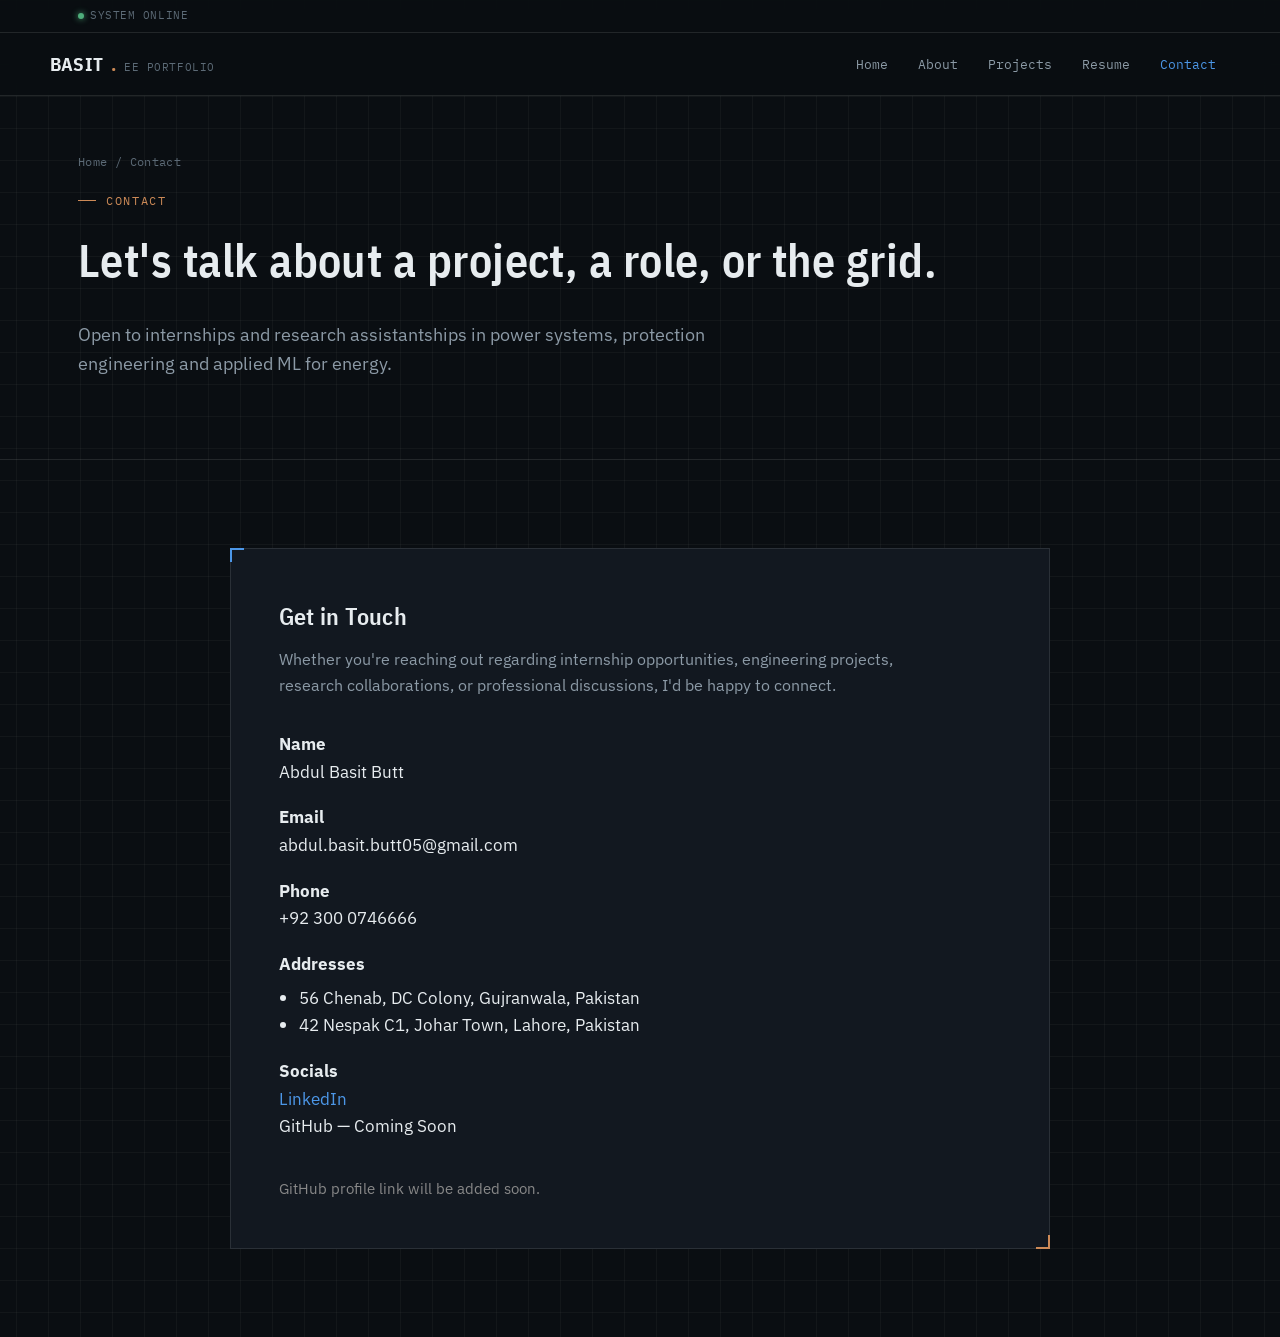
==== contact.html @ 0eafa856 "Initial portfolio website" ====
<!DOCTYPE html>
<html lang="en">
<head>
<meta charset="UTF-8">
<meta name="viewport" content="width=device-width, initial-scale=1.0">
<title>Contact — Abdul Basit</title>
<meta name="description" content="Get in touch with Abdul Basit — electrical engineering student, open to internships and research assistantships.">
<link rel="icon" href="data:image/svg+xml,<svg xmlns=%22http://www.w3.org/2000/svg%22 viewBox=%220 0 100 100%22><rect width=%22100%22 height=%22100%22 fill=%22%230a0e12%22/><path d=%22M20 70 L45 30 L45 55 L80 55 L55 20 L55 45 L20 45 Z%22 fill=%22%234c97e8%22/></svg>">
<link rel="stylesheet" href="css/style.css">
</head>
<body>

<div class="topbar">
  <div class="status-strip">
    <div class="container">
      <span><span class="status-dot"></span> SYSTEM ONLINE</span>
    </div>
  </div>
  <nav class="nav container">
    <a href="index.html" class="nav-brand">BASIT<span class="dot">.</span><small>EE PORTFOLIO</small></a>
    <ul class="nav-links">
      <li><a href="index.html">Home</a></li>
      <li><a href="about.html">About</a></li>
      <li><a href="projects.html">Projects</a></li>
      <li><a href="resume.html">Resume</a></li>
      <li><a href="contact.html">Contact</a></li>
    </ul>
    <button class="nav-toggle" aria-label="Toggle menu" aria-expanded="false">MENU</button>
  </nav>
</div>

<header class="page-hero">
  <div class="container">
    <div class="breadcrumb"><a href="index.html">Home</a> / Contact</div>
    <div class="eyebrow">Contact</div>
    <h1>Let's talk about a project, a role, or the grid.</h1>
    <p class="hero-lead">Open to internships and research assistantships in power systems, protection engineering and applied ML for energy.</p>
  </div>
</header>

<section>
  <div class="container">
    <div class="frame" style="padding:48px;max-width:820px;margin:0 auto;">
      <h2 style="margin-bottom:12px;">Get in Touch</h2>
      <p style="max-width:640px;margin-bottom:32px;">
        Whether you're reaching out regarding internship opportunities, engineering projects, research collaborations, or professional discussions, I'd be happy to connect.
      </p>
      <div style="display:flex;flex-direction:column;align-items:flex-start;gap:18px;font-size:1.08em;">
        <div>
          <strong>Name</strong><br>
          Abdul Basit Butt
        </div>
        <div>
          <strong>Email</strong><br>
          abdul.basit.butt05@gmail.com
        </div>
        <div>
          <strong>Phone</strong><br>
          +92 300 0746666
        </div>
        <div>
          <strong>Addresses</strong><br>
          <ul style="margin:6px 0 0 20px;padding:0;list-style:disc;">
            <li>56 Chenab, DC Colony, Gujranwala, Pakistan</li>
            <li>42 Nespak C1, Johar Town, Lahore, Pakistan</li>
          </ul>
        </div>
        <div>
          <strong>Socials</strong><br>
          <a href="https://www.linkedin.com/in/abdul-basit-butt" target="_blank" rel="noopener noreferrer">LinkedIn</a><br>
          GitHub — Coming Soon
        </div>
      </div>
      <div style="margin-top:36px;font-size:0.95em;color:var(--muted,#888);">
        GitHub profile link will be added soon.
      </div>
    </div>
  </div>
</section>

<script src="js/main.js"></script>
</body>
</html>
---- css/style.css ----
/* =====================================================================
   BASIT — Engineering Portfolio
   Design language: instrument panel / schematic documentation.
   Palette: graphite + oscilloscope blue + copper (transformer winding).
   Signature motif: "instrument frame" reticle corners (TL/BR) used on
   cards, images and form fields — echoes a scope-screen bezel.
   ===================================================================== */

@import url('https://fonts.googleapis.com/css2?family=IBM+Plex+Sans+Condensed:wght@500;600;700&family=IBM+Plex+Sans:wght@400;500;600&family=IBM+Plex+Mono:wght@400;500;600&display=swap');

:root{
  --bg:#0a0e12;
  --bg-elevated:#0d1218;
  --surface:#121820;
  --surface-2:#161e27;
  --grid-line:rgba(255,255,255,0.035);
  --border:rgba(255,255,255,0.10);
  --border-strong:rgba(255,255,255,0.20);
  --text:#e7ecef;
  --text-muted:#8c9aa6;
  --text-faint:#5c6a76;
  --blue:#4c97e8;
  --blue-soft:rgba(76,151,232,0.12);
  --blue-dim:#2c4c6b;
  --copper:#cd8a57;
  --copper-soft:rgba(205,138,87,0.12);
  --green:#4fae7c;
  --amber:#e0a93c;
  --font-display:'IBM Plex Sans Condensed',sans-serif;
  --font-body:'IBM Plex Sans',sans-serif;
  --font-mono:'IBM Plex Mono',monospace;
  --radius:3px;
  --container:1180px;
}

*,*::before,*::after{box-sizing:border-box;}
html{scroll-behavior:smooth;}
@media (prefers-reduced-motion: reduce){
  html{scroll-behavior:auto;}
  *,*::before,*::after{animation-duration:0.01ms !important;animation-iteration-count:1 !important;transition-duration:0.01ms !important;}
}

body{
  margin:0;
  background:var(--bg);
  color:var(--text);
  font-family:var(--font-body);
  font-size:16px;
  line-height:1.6;
  -webkit-font-smoothing:antialiased;
  background-image:
    linear-gradient(var(--grid-line) 1px, transparent 1px),
    linear-gradient(90deg, var(--grid-line) 1px, transparent 1px);
  background-size:32px 32px;
  background-position:center top;
}

h1,h2,h3,h4{
  font-family:var(--font-display);
  font-weight:600;
  letter-spacing:0.01em;
  margin:0 0 0.5em;
  color:var(--text);
}
p{margin:0 0 1em;color:var(--text-muted);}
a{color:var(--blue);text-decoration:none;}
a:hover{text-decoration:underline;}
ul{margin:0;padding:0;}
img{max-width:100%;display:block;}

:focus-visible{
  outline:2px solid var(--blue);
  outline-offset:3px;
}

.container{
  max-width:var(--container);
  margin:0 auto;
  padding:0 28px;
}

.eyebrow{
  font-family:var(--font-mono);
  font-size:12px;
  letter-spacing:0.14em;
  text-transform:uppercase;
  color:var(--copper);
  display:flex;
  align-items:center;
  gap:10px;
  margin-bottom:14px;
}
.eyebrow::before{
  content:"";
  width:18px;
  height:1px;
  background:var(--copper);
  display:inline-block;
}

/* ---------------------------------------------------------------------
   Instrument frame — signature reticle-corner motif
   --------------------------------------------------------------------- */
.frame{
  position:relative;
  background:var(--surface);
  border:1px solid var(--border);
}
.frame::before,.frame::after{
  content:"";
  position:absolute;
  width:14px;
  height:14px;
  pointer-events:none;
  transition:width .2s ease,height .2s ease,border-color .2s ease;
}
.frame::before{top:-1px;left:-1px;border-top:2px solid var(--blue);border-left:2px solid var(--blue);}
.frame::after{bottom:-1px;right:-1px;border-bottom:2px solid var(--copper);border-right:2px solid var(--copper);}
.frame:hover::before,.frame:hover::after{width:20px;height:20px;}

/* ---------------------------------------------------------------------
   Top navigation — instrument strip
   --------------------------------------------------------------------- */
.topbar{
  position:sticky;
  top:0;
  z-index:100;
  background:rgba(10,14,18,0.88);
  backdrop-filter:blur(10px);
  border-bottom:1px solid var(--border);
}
.status-strip{
  border-bottom:1px solid var(--border);
  font-family:var(--font-mono);
  font-size:11px;
  color:var(--text-faint);
  letter-spacing:0.05em;
}
.status-strip .container{
  display:flex;
  gap:24px;
  padding-top:7px;
  padding-bottom:7px;
  overflow-x:auto;
  white-space:nowrap;
}
.status-strip span{display:inline-flex;align-items:center;gap:6px;}
.status-dot{width:6px;height:6px;border-radius:50%;background:var(--green);box-shadow:0 0 6px var(--green);display:inline-block;}

.nav{
  display:flex;
  align-items:center;
  justify-content:space-between;
  padding:16px 0;
}
.nav-brand{
  font-family:var(--font-display);
  font-weight:700;
  font-size:19px;
  color:var(--text);
  letter-spacing:0.01em;
  display:flex;
  align-items:baseline;
  gap:8px;
}
.nav-brand .dot{color:var(--copper);}
.nav-brand small{
  font-family:var(--font-mono);
  font-size:11px;
  color:var(--text-faint);
  font-weight:400;
  letter-spacing:0.05em;
}
.nav-links{
  display:flex;
  gap:2px;
  align-items:center;
  list-style:none;
}
.nav-links a{
  font-family:var(--font-mono);
  font-size:13px;
  color:var(--text-muted);
  padding:8px 14px;
  border-radius:var(--radius);
  transition:color .15s ease,background .15s ease;
}
.nav-links a:hover{color:var(--text);background:var(--surface);text-decoration:none;}
.nav-links a.active{color:var(--blue);}
.nav-toggle{
  display:none;
  background:none;border:1px solid var(--border);color:var(--text);
  width:38px;height:38px;border-radius:var(--radius);
  cursor:pointer;
  font-family:var(--font-mono);
}

/* ---------------------------------------------------------------------
   Buttons
   --------------------------------------------------------------------- */
.btn{
  font-family:var(--font-mono);
  font-size:13px;
  letter-spacing:0.03em;
  display:inline-flex;
  align-items:center;
  gap:8px;
  padding:11px 20px;
  border-radius:var(--radius);
  border:1px solid var(--border-strong);
  background:transparent;
  color:var(--text);
  cursor:pointer;
  transition:border-color .15s ease,background .15s ease,color .15s ease,transform .15s ease;
}
.btn:hover{border-color:var(--blue);color:var(--blue);text-decoration:none;transform:translateY(-1px);}
.btn-primary{background:var(--blue);border-color:var(--blue);color:#08131f;font-weight:600;}
.btn-primary:hover{background:#5fa4ee;border-color:#5fa4ee;color:#08131f;}
.btn-copper{border-color:var(--copper);color:var(--copper);}
.btn-copper:hover{background:var(--copper);color:#1a0f06;}
.btn-row{display:flex;gap:12px;flex-wrap:wrap;}

/* ---------------------------------------------------------------------
   Sections / layout helpers
   --------------------------------------------------------------------- */
section{padding:88px 0;border-bottom:1px solid var(--border);}
section:last-of-type{border-bottom:none;}
.section-head{max-width:640px;margin-bottom:48px;}
.section-head h2{font-size:clamp(26px,3.4vw,36px);}
.section-head p{font-size:16px;}

.grid-2{display:grid;grid-template-columns:1fr 1fr;gap:24px;}
.grid-3{display:grid;grid-template-columns:repeat(3,1fr);gap:20px;}
.grid-4{display:grid;grid-template-columns:repeat(4,1fr);gap:20px;}

/* ---------------------------------------------------------------------
   Hero
   --------------------------------------------------------------------- */
.hero{padding:76px 0 90px;border-bottom:1px solid var(--border);}
.hero-grid{display:grid;grid-template-columns:1.1fr 0.9fr;gap:56px;align-items:center;}
.hero h1{
  font-size:clamp(36px,5vw,58px);
  line-height:1.06;
  margin-bottom:22px;
}
.hero h1 em{
  font-style:normal;
  color:var(--blue);
}
.hero-lead{font-size:18px;max-width:520px;margin-bottom:32px;}
.hero-scope{
  padding:22px;
  border-radius:var(--radius);
}
.hero-scope canvas{width:100%;height:180px;display:block;}
.hero-scope-meta{
  display:flex;
  justify-content:space-between;
  font-family:var(--font-mono);
  font-size:11px;
  color:var(--text-faint);
  margin-top:14px;
  letter-spacing:0.04em;
}
.hero-scope-meta b{color:var(--blue);font-weight:500;}

/* ---------------------------------------------------------------------
   Stat strip
   --------------------------------------------------------------------- */
.stat-strip{
  display:grid;
  grid-template-columns:repeat(4,1fr);
  border-top:1px solid var(--border);
  border-bottom:1px solid var(--border);
}
.stat{
  padding:26px 28px;
  border-right:1px solid var(--border);
}
.stat:last-child{border-right:none;}
.stat b{
  display:block;
  font-family:var(--font-display);
  font-size:30px;
  color:var(--text);
}
.stat span{
  font-family:var(--font-mono);
  font-size:11px;
  color:var(--text-faint);
  letter-spacing:0.06em;
  text-transform:uppercase;
}

/* ---------------------------------------------------------------------
   Cards
   --------------------------------------------------------------------- */
.card{
  padding:26px;
  border-radius:var(--radius);
  display:flex;
  flex-direction:column;
  gap:12px;
  height:100%;
}
.card-icon{
  width:38px;height:38px;
  border:1px solid var(--border);
  border-radius:var(--radius);
  display:flex;align-items:center;justify-content:center;
  color:var(--blue);
  flex-shrink:0;
}
.card h3{font-size:18px;margin-bottom:4px;}
.card p{font-size:14.5px;margin-bottom:0;flex-grow:1;}
.card-tags{display:flex;flex-wrap:wrap;gap:6px;margin-top:6px;}
.tag{
  font-family:var(--font-mono);
  font-size:10.5px;
  letter-spacing:0.03em;
  padding:4px 9px;
  border:1px solid var(--border);
  border-radius:20px;
  color:var(--text-muted);
}
.card-link{
  font-family:var(--font-mono);
  font-size:12.5px;
  color:var(--blue);
  margin-top:8px;
  display:inline-flex;
  align-items:center;
  gap:6px;
}

/* Project card variant */
.project-card{padding:0;overflow:hidden;}
.project-card .pc-head{
  padding:22px 26px;
  display:flex;
  justify-content:space-between;
  align-items:flex-start;
  gap:16px;
  border-bottom:1px solid var(--border);
}
.project-card .pc-status{
  font-family:var(--font-mono);
  font-size:10.5px;
  letter-spacing:0.05em;
  color:var(--green);
  border:1px solid var(--green);
  border-radius:20px;
  padding:3px 9px;
  white-space:nowrap;
}
.project-card .pc-status.dev{color:var(--amber);border-color:var(--amber);}
.project-card .pc-body{padding:22px 26px 26px;}
.project-card .pc-domain{
  font-family:var(--font-mono);
  font-size:11px;
  color:var(--copper);
  letter-spacing:0.05em;
  text-transform:uppercase;
  margin-bottom:6px;
  display:block;
}

.filter-bar{display:flex;gap:8px;flex-wrap:wrap;margin-bottom:36px;}
.filter-bar button{
  font-family:var(--font-mono);
  font-size:12.5px;
  letter-spacing:0.03em;
  background:transparent;
  border:1px solid var(--border);
  color:var(--text-muted);
  padding:9px 16px;
  border-radius:20px;
  cursor:pointer;
  transition:all .15s ease;
}
.filter-bar button:hover{border-color:var(--border-strong);color:var(--text);}
.filter-bar button.active{background:var(--blue-soft);border-color:var(--blue);color:var(--blue);}

/* ---------------------------------------------------------------------
   Timeline
   --------------------------------------------------------------------- */
.timeline{border-left:1px solid var(--border);margin-left:8px;}
.tl-item{position:relative;padding:0 0 40px 32px;}
.tl-item:last-child{padding-bottom:0;}
.tl-item::before{
  content:"";
  position:absolute;
  left:-6px;top:4px;
  width:11px;height:11px;
  border-radius:50%;
  background:var(--bg);
  border:2px solid var(--blue);
}
.tl-date{
  font-family:var(--font-mono);
  font-size:11.5px;
  color:var(--text-faint);
  letter-spacing:0.05em;
  text-transform:uppercase;
  margin-bottom:6px;
  display:block;
}
.tl-item h4{font-size:17px;margin-bottom:4px;}
.tl-item .tl-org{color:var(--copper);font-size:13.5px;font-family:var(--font-mono);margin-bottom:8px;display:block;}

/* ---------------------------------------------------------------------
   Skill bars
   --------------------------------------------------------------------- */
.skill-row{margin-bottom:18px;}
.skill-row .sr-top{display:flex;justify-content:space-between;font-size:14px;margin-bottom:7px;}
.skill-row .sr-top span:first-child{color:var(--text);font-family:var(--font-body);font-weight:500;}
.skill-row .sr-top span:last-child{font-family:var(--font-mono);color:var(--text-faint);font-size:12px;}
.skill-bar{height:5px;background:var(--surface-2);border-radius:3px;overflow:hidden;}
.skill-bar i{display:block;height:100%;background:linear-gradient(90deg,var(--blue-dim),var(--blue));border-radius:3px;}

/* ---------------------------------------------------------------------
   Forms
   --------------------------------------------------------------------- */
.form-field{margin-bottom:20px;}
.form-field label{
  display:block;
  font-family:var(--font-mono);
  font-size:12px;
  letter-spacing:0.05em;
  text-transform:uppercase;
  color:var(--text-faint);
  margin-bottom:8px;
}
.form-field input,.form-field textarea,.form-field select{
  width:100%;
  background:var(--surface);
  border:1px solid var(--border);
  color:var(--text);
  font-family:var(--font-body);
  font-size:15px;
  padding:13px 14px;
  border-radius:var(--radius);
  transition:border-color .15s ease;
}
.form-field input:focus,.form-field textarea:focus,.form-field select:focus{
  border-color:var(--blue);
  outline:none;
}
.form-field textarea{resize:vertical;min-height:130px;}
.form-note{
  font-family:var(--font-mono);
  font-size:12.5px;
  color:var(--text-faint);
  margin-top:16px;
}

/* ---------------------------------------------------------------------
   Footer
   --------------------------------------------------------------------- */
footer{padding:48px 0 32px;}
.footer-grid{
  display:grid;
  grid-template-columns:1.4fr 0.8fr 0.8fr 1fr;
  gap:32px;
  padding-bottom:36px;
  border-bottom:1px solid var(--border);
  margin-bottom:24px;
}
.footer-grid h5{
  font-family:var(--font-mono);
  font-size:11.5px;
  letter-spacing:0.08em;
  text-transform:uppercase;
  color:var(--text-faint);
  margin-bottom:16px;
}
.footer-grid ul{list-style:none;display:flex;flex-direction:column;gap:10px;}
.footer-grid a{color:var(--text-muted);font-size:14px;}
.footer-grid a:hover{color:var(--blue);}
.footer-bottom{
  display:flex;
  justify-content:space-between;
  align-items:center;
  font-family:var(--font-mono);
  font-size:12px;
  color:var(--text-faint);
  flex-wrap:wrap;
  gap:10px;
}

/* ---------------------------------------------------------------------
   Misc
   --------------------------------------------------------------------- */
.pill-row{display:flex;flex-wrap:wrap;gap:8px;}
.pill{
  font-family:var(--font-mono);
  font-size:12px;
  padding:7px 13px;
  border:1px solid var(--border);
  border-radius:20px;
  color:var(--text-muted);
}
.divider-label{
  display:flex;align-items:center;gap:14px;
  font-family:var(--font-mono);font-size:11px;color:var(--text-faint);
  letter-spacing:0.08em;text-transform:uppercase;margin-bottom:28px;
}
.divider-label::after{content:"";flex:1;height:1px;background:var(--border);}

.page-hero{padding:56px 0 48px;border-bottom:1px solid var(--border);}
.page-hero h1{font-size:clamp(32px,4.4vw,46px);}
.page-hero .hero-lead{max-width:640px;}
.breadcrumb{
  font-family:var(--font-mono);
  font-size:12px;
  color:var(--text-faint);
  margin-bottom:20px;
  letter-spacing:0.03em;
}
.breadcrumb a{color:var(--text-faint);}
.breadcrumb a:hover{color:var(--blue);}

.callout{
  border-radius:var(--radius);
  padding:36px;
  display:flex;
  align-items:center;
  justify-content:space-between;
  gap:24px;
  flex-wrap:wrap;
}
.callout h3{margin-bottom:6px;}
.callout p{margin-bottom:0;}

/* ---------------------------------------------------------------------
   Responsive
   --------------------------------------------------------------------- */
@media (max-width: 980px){
  .hero-grid{grid-template-columns:1fr;gap:40px;}
  .grid-3,.grid-4{grid-template-columns:repeat(2,1fr);}
  .footer-grid{grid-template-columns:1fr 1fr;}
  .stat-strip{grid-template-columns:repeat(2,1fr);}
  .stat:nth-child(2){border-right:none;}
}
@media (max-width: 760px){
  .nav-links{
    position:fixed;
    top:97px;left:0;right:0;
    background:var(--bg-elevated);
    border-bottom:1px solid var(--border);
    flex-direction:column;
    align-items:stretch;
    padding:10px;
    display:none;
    gap:2px;
  }
  .nav-links.open{display:flex;}
  .nav-links a{padding:12px 14px;}
  .nav-toggle{display:block;}
  .grid-2,.grid-3,.grid-4{grid-template-columns:1fr;}
  section{padding:56px 0;}
  .status-strip .container{gap:16px;}
  .footer-grid{grid-template-columns:1fr;gap:24px;}
  .footer-bottom{flex-direction:column;align-items:flex-start;}
  .callout{flex-direction:column;align-items:flex-start;}
}

/* Print (used by resume page) */
@media print{
  .topbar,.status-strip,footer,.no-print{display:none !important;}
  body{background:#fff;color:#111;}
  section{border-bottom:none;padding:18px 0;}
}
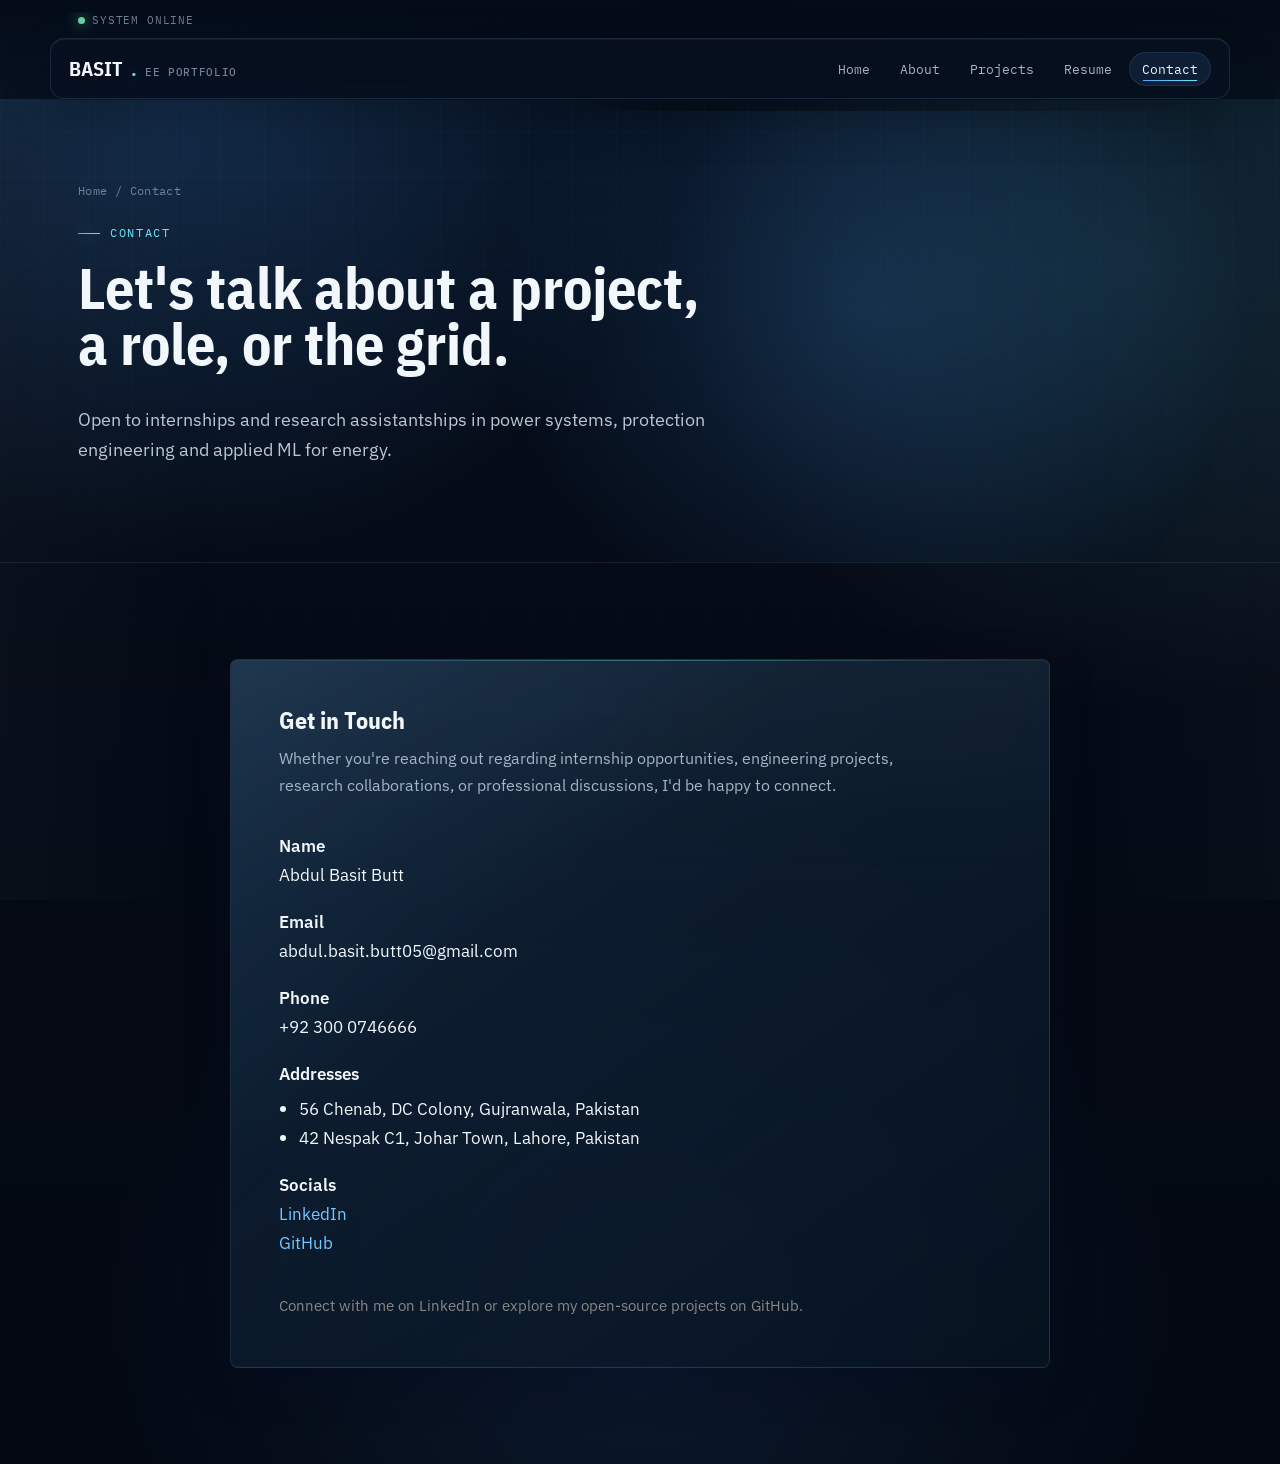
==== commit bfba99cf: "Add AEB project and GitHub contact link" ====
--- a/contact.html
+++ b/contact.html
@@ -68,11 +68,11 @@
         <div>
           <strong>Socials</strong><br>
           <a href="https://www.linkedin.com/in/abdul-basit-butt" target="_blank" rel="noopener noreferrer">LinkedIn</a><br>
-          GitHub — Coming Soon
+          <a href="https://github.com/F1SHY2005" target="_blank" rel="noopener noreferrer">GitHub</a>
         </div>
       </div>
       <div style="margin-top:36px;font-size:0.95em;color:var(--muted,#888);">
-        GitHub profile link will be added soon.
+        Connect with me on LinkedIn or explore my open-source projects on GitHub.
       </div>
     </div>
   </div>
--- a/css/style.css
+++ b/css/style.css
@@ -1,35 +1,37 @@
 /* =====================================================================
-   BASIT — Engineering Portfolio
-   Design language: instrument panel / schematic documentation.
-   Palette: graphite + oscilloscope blue + copper (transformer winding).
-   Signature motif: "instrument frame" reticle corners (TL/BR) used on
-   cards, images and form fields — echoes a scope-screen bezel.
+   BASIT — Premium Engineering Software Portfolio
+   Visual system: deep navy platform, glass panels, precise blue accents.
    ===================================================================== */
 
-@import url('https://fonts.googleapis.com/css2?family=IBM+Plex+Sans+Condensed:wght@500;600;700&family=IBM+Plex+Sans:wght@400;500;600&family=IBM+Plex+Mono:wght@400;500;600&display=swap');
+@import url('https://fonts.googleapis.com/css2?family=IBM+Plex+Sans+Condensed:wght@500;600;700&family=IBM+Plex+Sans:wght@400;450;500;600&family=IBM+Plex+Mono:wght@400;500;600&display=swap');
 
 :root{
-  --bg:#0a0e12;
-  --bg-elevated:#0d1218;
-  --surface:#121820;
-  --surface-2:#161e27;
-  --grid-line:rgba(255,255,255,0.035);
-  --border:rgba(255,255,255,0.10);
-  --border-strong:rgba(255,255,255,0.20);
-  --text:#e7ecef;
-  --text-muted:#8c9aa6;
-  --text-faint:#5c6a76;
-  --blue:#4c97e8;
-  --blue-soft:rgba(76,151,232,0.12);
-  --blue-dim:#2c4c6b;
-  --copper:#cd8a57;
-  --copper-soft:rgba(205,138,87,0.12);
-  --green:#4fae7c;
-  --amber:#e0a93c;
+  --bg:#050b16;
+  --bg-elevated:#071321;
+  --surface:rgba(13,28,46,0.76);
+  --surface-2:rgba(18,39,62,0.86);
+  --surface-strong:#102033;
+  --grid-line:rgba(124,191,255,0.045);
+  --border:rgba(166,210,255,0.13);
+  --border-strong:rgba(146,203,255,0.28);
+  --text:#f2f7fb;
+  --text-muted:#a6b5c5;
+  --text-faint:#718296;
+  --blue:#4da3ff;
+  --blue-bright:#75c6ff;
+  --blue-soft:rgba(77,163,255,0.14);
+  --cyan:#67e8f9;
+  --cyan-soft:rgba(103,232,249,0.12);
+  --copper:#d19a66;
+  --copper-soft:rgba(209,154,102,0.1);
+  --green:#63d49b;
+  --amber:#f2b84b;
+  --shadow:0 24px 70px rgba(0,10,28,0.42);
+  --shadow-soft:0 14px 40px rgba(0,13,34,0.34);
   --font-display:'IBM Plex Sans Condensed',sans-serif;
   --font-body:'IBM Plex Sans',sans-serif;
   --font-mono:'IBM Plex Mono',monospace;
-  --radius:3px;
+  --radius:8px;
   --container:1180px;
 }
 
@@ -37,355 +39,437 @@
 html{scroll-behavior:smooth;}
 @media (prefers-reduced-motion: reduce){
   html{scroll-behavior:auto;}
-  *,*::before,*::after{animation-duration:0.01ms !important;animation-iteration-count:1 !important;transition-duration:0.01ms !important;}
+  *,*::before,*::after{animation-duration:0.01ms !important;animation-iteration-count:1 !important;transition-duration:0.01ms !important;scroll-behavior:auto !important;}
 }
 
 body{
   margin:0;
-  background:var(--bg);
+  min-height:100vh;
   color:var(--text);
   font-family:var(--font-body);
   font-size:16px;
-  line-height:1.6;
+  line-height:1.68;
   -webkit-font-smoothing:antialiased;
+  text-rendering:optimizeLegibility;
+  background:
+    radial-gradient(circle at 15% 6%, rgba(77,163,255,0.2), transparent 30rem),
+    radial-gradient(circle at 88% 18%, rgba(103,232,249,0.11), transparent 28rem),
+    radial-gradient(circle at 50% 92%, rgba(77,163,255,0.1), transparent 34rem),
+    linear-gradient(180deg, #06101f 0%, var(--bg) 42%, #030812 100%);
+  overflow-x:hidden;
+}
+body::before{
+  content:"";
+  position:fixed;
+  inset:0;
+  z-index:-2;
   background-image:
     linear-gradient(var(--grid-line) 1px, transparent 1px),
     linear-gradient(90deg, var(--grid-line) 1px, transparent 1px);
-  background-size:32px 32px;
-  background-position:center top;
+  background-size:44px 44px;
+  mask-image:linear-gradient(to bottom, rgba(0,0,0,0.72), rgba(0,0,0,0.2) 58%, transparent);
+  pointer-events:none;
+}
+body::after{
+  content:"";
+  position:fixed;
+  inset:0;
+  z-index:-1;
+  background:linear-gradient(90deg, rgba(255,255,255,0.025), transparent 18%, transparent 82%, rgba(255,255,255,0.018));
+  pointer-events:none;
 }
 
 h1,h2,h3,h4{
   font-family:var(--font-display);
-  font-weight:600;
-  letter-spacing:0.01em;
-  margin:0 0 0.5em;
-  color:var(--text);
-}
+  font-weight:700;
+  letter-spacing:0;
+  margin:0 0 0.55em;
+  color:var(--text);
+  text-wrap:balance;
+}
+h1{line-height:0.98;}
+h2{line-height:1.06;}
+h3,h4{line-height:1.18;}
 p{margin:0 0 1em;color:var(--text-muted);}
-a{color:var(--blue);text-decoration:none;}
-a:hover{text-decoration:underline;}
+a{color:var(--blue-bright);text-decoration:none;transition:color .2s ease,text-shadow .2s ease;}
+a:hover{color:var(--cyan);text-decoration:none;}
 ul{margin:0;padding:0;}
 img{max-width:100%;display:block;}
 
-:focus-visible{
-  outline:2px solid var(--blue);
-  outline-offset:3px;
-}
-
-.container{
-  max-width:var(--container);
-  margin:0 auto;
-  padding:0 28px;
-}
+:focus-visible{outline:2px solid var(--cyan);outline-offset:4px;}
+
+.container{max-width:var(--container);margin:0 auto;padding:0 28px;}
 
 .eyebrow{
   font-family:var(--font-mono);
   font-size:12px;
   letter-spacing:0.14em;
   text-transform:uppercase;
-  color:var(--copper);
+  color:var(--cyan);
   display:flex;
   align-items:center;
   gap:10px;
-  margin-bottom:14px;
+  margin-bottom:16px;
 }
 .eyebrow::before{
   content:"";
-  width:18px;
+  width:22px;
   height:1px;
-  background:var(--copper);
+  background:linear-gradient(90deg,var(--blue),var(--cyan));
   display:inline-block;
-}
-
-/* ---------------------------------------------------------------------
-   Instrument frame — signature reticle-corner motif
-   --------------------------------------------------------------------- */
+  box-shadow:0 0 18px rgba(103,232,249,0.5);
+}
+
 .frame{
   position:relative;
-  background:var(--surface);
+  overflow:hidden;
+  background:linear-gradient(145deg, rgba(18,39,62,0.82), rgba(8,20,34,0.72));
   border:1px solid var(--border);
-}
-.frame::before,.frame::after{
+  border-radius:var(--radius);
+  box-shadow:var(--shadow-soft), inset 0 1px 0 rgba(255,255,255,0.04);
+  backdrop-filter:blur(18px);
+}
+.frame::before{
   content:"";
   position:absolute;
-  width:14px;
-  height:14px;
+  inset:0;
+  background:
+    linear-gradient(135deg, rgba(117,198,255,0.14), transparent 38%),
+    linear-gradient(to bottom, rgba(255,255,255,0.045), transparent 36%);
+  opacity:.72;
   pointer-events:none;
-  transition:width .2s ease,height .2s ease,border-color .2s ease;
-}
-.frame::before{top:-1px;left:-1px;border-top:2px solid var(--blue);border-left:2px solid var(--blue);}
-.frame::after{bottom:-1px;right:-1px;border-bottom:2px solid var(--copper);border-right:2px solid var(--copper);}
-.frame:hover::before,.frame:hover::after{width:20px;height:20px;}
-
-/* ---------------------------------------------------------------------
-   Top navigation — instrument strip
-   --------------------------------------------------------------------- */
+}
+.frame::after{
+  content:"";
+  position:absolute;
+  left:16px;right:16px;top:0;
+  height:1px;
+  background:linear-gradient(90deg, transparent, rgba(103,232,249,0.52), transparent);
+  opacity:.68;
+  pointer-events:none;
+}
+.frame > *{position:relative;z-index:1;}
+
 .topbar{
   position:sticky;
   top:0;
   z-index:100;
-  background:rgba(10,14,18,0.88);
-  backdrop-filter:blur(10px);
-  border-bottom:1px solid var(--border);
+  padding:12px 0 0;
+  background:linear-gradient(180deg, rgba(5,11,22,0.96), rgba(5,11,22,0.76));
+  backdrop-filter:blur(22px) saturate(150%);
 }
 .status-strip{
-  border-bottom:1px solid var(--border);
-  font-family:var(--font-mono);
-  font-size:11px;
+  font-family:var(--font-mono);
+  font-size:10.5px;
   color:var(--text-faint);
-  letter-spacing:0.05em;
+  letter-spacing:0.08em;
 }
 .status-strip .container{
   display:flex;
   gap:24px;
-  padding-top:7px;
-  padding-bottom:7px;
+  padding-top:0;
+  padding-bottom:8px;
   overflow-x:auto;
   white-space:nowrap;
 }
-.status-strip span{display:inline-flex;align-items:center;gap:6px;}
-.status-dot{width:6px;height:6px;border-radius:50%;background:var(--green);box-shadow:0 0 6px var(--green);display:inline-block;}
+.status-strip span{display:inline-flex;align-items:center;gap:7px;}
+.status-dot{width:7px;height:7px;border-radius:50%;background:var(--green);box-shadow:0 0 14px var(--green);display:inline-block;}
 
 .nav{
   display:flex;
   align-items:center;
   justify-content:space-between;
-  padding:16px 0;
+  padding:13px 18px;
+  margin-bottom:12px;
+  border:1px solid var(--border);
+  border-radius:14px;
+  background:rgba(8,19,34,0.68);
+  box-shadow:0 18px 48px rgba(0,0,0,0.24), inset 0 1px 0 rgba(255,255,255,0.05);
+  backdrop-filter:blur(18px);
 }
 .nav-brand{
   font-family:var(--font-display);
   font-weight:700;
-  font-size:19px;
-  color:var(--text);
-  letter-spacing:0.01em;
+  font-size:20px;
+  color:var(--text);
+  letter-spacing:0;
   display:flex;
   align-items:baseline;
   gap:8px;
 }
-.nav-brand .dot{color:var(--copper);}
+.nav-brand .dot{color:var(--blue-bright);text-shadow:0 0 18px var(--blue);}
 .nav-brand small{
   font-family:var(--font-mono);
   font-size:11px;
   color:var(--text-faint);
-  font-weight:400;
-  letter-spacing:0.05em;
-}
-.nav-links{
-  display:flex;
-  gap:2px;
-  align-items:center;
-  list-style:none;
-}
+  font-weight:500;
+  letter-spacing:0.06em;
+}
+.nav-links{display:flex;gap:4px;align-items:center;list-style:none;}
 .nav-links a{
-  font-family:var(--font-mono);
-  font-size:13px;
+  position:relative;
+  font-family:var(--font-mono);
+  font-size:12.5px;
   color:var(--text-muted);
-  padding:8px 14px;
-  border-radius:var(--radius);
-  transition:color .15s ease,background .15s ease;
-}
-.nav-links a:hover{color:var(--text);background:var(--surface);text-decoration:none;}
-.nav-links a.active{color:var(--blue);}
+  padding:9px 13px;
+  border-radius:999px;
+  transition:color .2s ease,background .2s ease,box-shadow .2s ease;
+}
+.nav-links a::after{
+  content:"";
+  position:absolute;
+  left:14px;right:14px;bottom:5px;
+  height:1px;
+  background:linear-gradient(90deg,var(--blue),var(--cyan));
+  transform:scaleX(0);
+  transform-origin:left;
+  transition:transform .22s ease;
+}
+.nav-links a:hover,.nav-links a.active{
+  color:var(--text);
+  background:rgba(77,163,255,0.1);
+  box-shadow:inset 0 0 0 1px rgba(117,198,255,0.12);
+}
+.nav-links a:hover::after,.nav-links a.active::after{transform:scaleX(1);}
 .nav-toggle{
   display:none;
-  background:none;border:1px solid var(--border);color:var(--text);
-  width:38px;height:38px;border-radius:var(--radius);
+  background:rgba(77,163,255,0.08);
+  border:1px solid var(--border);
+  color:var(--text);
+  width:44px;
+  height:40px;
+  border-radius:10px;
   cursor:pointer;
   font-family:var(--font-mono);
-}
-
-/* ---------------------------------------------------------------------
-   Buttons
-   --------------------------------------------------------------------- */
+  font-size:11px;
+}
+
 .btn{
   font-family:var(--font-mono);
-  font-size:13px;
-  letter-spacing:0.03em;
+  font-size:12.5px;
+  letter-spacing:0.04em;
   display:inline-flex;
   align-items:center;
+  justify-content:center;
   gap:8px;
-  padding:11px 20px;
-  border-radius:var(--radius);
+  min-height:44px;
+  padding:11px 18px;
+  border-radius:999px;
   border:1px solid var(--border-strong);
-  background:transparent;
+  background:rgba(12,27,45,0.62);
   color:var(--text);
   cursor:pointer;
-  transition:border-color .15s ease,background .15s ease,color .15s ease,transform .15s ease;
-}
-.btn:hover{border-color:var(--blue);color:var(--blue);text-decoration:none;transform:translateY(-1px);}
-.btn-primary{background:var(--blue);border-color:var(--blue);color:#08131f;font-weight:600;}
-.btn-primary:hover{background:#5fa4ee;border-color:#5fa4ee;color:#08131f;}
-.btn-copper{border-color:var(--copper);color:var(--copper);}
-.btn-copper:hover{background:var(--copper);color:#1a0f06;}
+  box-shadow:inset 0 1px 0 rgba(255,255,255,0.05);
+  transition:transform .22s ease,border-color .22s ease,background .22s ease,color .22s ease,box-shadow .22s ease;
+}
+.btn:hover{
+  border-color:rgba(117,198,255,0.7);
+  color:var(--text);
+  transform:translateY(-2px);
+  box-shadow:0 12px 30px rgba(77,163,255,0.17), inset 0 1px 0 rgba(255,255,255,0.08);
+}
+.btn-primary{
+  background:linear-gradient(135deg,var(--blue),var(--cyan));
+  border-color:rgba(117,198,255,0.8);
+  color:#031020;
+  font-weight:600;
+  box-shadow:0 14px 34px rgba(77,163,255,0.26);
+}
+.btn-primary:hover{color:#031020;box-shadow:0 18px 44px rgba(77,163,255,0.34);}
+.btn-copper{border-color:rgba(209,154,102,0.42);color:#f1c69e;background:var(--copper-soft);}
+.btn-copper:hover{border-color:rgba(209,154,102,0.72);color:var(--text);box-shadow:0 12px 30px rgba(209,154,102,0.12);}
 .btn-row{display:flex;gap:12px;flex-wrap:wrap;}
 
-/* ---------------------------------------------------------------------
-   Sections / layout helpers
-   --------------------------------------------------------------------- */
-section{padding:88px 0;border-bottom:1px solid var(--border);}
+section{padding:96px 0;border-bottom:1px solid rgba(166,210,255,0.09);}
+section[style*="background:var(--bg-elevated)"]{
+  background:
+    radial-gradient(circle at 80% 10%, rgba(77,163,255,0.1), transparent 28rem),
+    linear-gradient(180deg, rgba(7,19,33,0.72), rgba(7,19,33,0.46)) !important;
+}
 section:last-of-type{border-bottom:none;}
-.section-head{max-width:640px;margin-bottom:48px;}
-.section-head h2{font-size:clamp(26px,3.4vw,36px);}
-.section-head p{font-size:16px;}
-
-.grid-2{display:grid;grid-template-columns:1fr 1fr;gap:24px;}
-.grid-3{display:grid;grid-template-columns:repeat(3,1fr);gap:20px;}
+.section-head{max-width:690px;margin-bottom:48px;}
+.section-head h2,.section-heading h2{font-size:clamp(28px,3.4vw,42px);}
+.section-head p,.section-heading p{font-size:16.5px;}
+.grid-2{display:grid;grid-template-columns:1fr 1fr;gap:32px;}
+.grid-3{display:grid;grid-template-columns:repeat(3,1fr);gap:22px;}
 .grid-4{display:grid;grid-template-columns:repeat(4,1fr);gap:20px;}
 
-/* ---------------------------------------------------------------------
-   Hero
-   --------------------------------------------------------------------- */
-.hero{padding:76px 0 90px;border-bottom:1px solid var(--border);}
-.hero-grid{display:grid;grid-template-columns:1.1fr 0.9fr;gap:56px;align-items:center;}
-.hero h1{
-  font-size:clamp(36px,5vw,58px);
-  line-height:1.06;
-  margin-bottom:22px;
-}
+.hero{
+  position:relative;
+  padding:94px 0 104px;
+  border-bottom:1px solid rgba(166,210,255,0.1);
+}
+.hero::before,.page-hero::before{
+  content:"";
+  position:absolute;
+  inset:0;
+  background:radial-gradient(circle at 68% 42%, rgba(77,163,255,0.18), transparent 24rem);
+  pointer-events:none;
+}
+.hero .container,.page-hero .container{position:relative;z-index:1;}
+.hero-grid{display:grid;grid-template-columns:minmax(0,1.06fr) minmax(320px,0.94fr);gap:64px;align-items:center;}
+.hero h1{font-size:clamp(44px,6.2vw,76px);margin-bottom:24px;}
 .hero h1 em{
   font-style:normal;
-  color:var(--blue);
-}
-.hero-lead{font-size:18px;max-width:520px;margin-bottom:32px;}
+  color:transparent;
+  background:linear-gradient(90deg,var(--blue-bright),var(--cyan));
+  -webkit-background-clip:text;
+  background-clip:text;
+}
+.hero-lead{font-size:18px;max-width:590px;margin-bottom:34px;color:#b9c7d5;}
 .hero-scope{
-  padding:22px;
-  border-radius:var(--radius);
-}
+  min-height:420px;
+  padding:18px !important;
+  border-radius:18px;
+  transform:translateZ(0);
+}
+.hero-scope img{
+  width:100%;
+  height:100%;
+  min-height:380px;
+  object-fit:cover;
+  border-radius:14px !important;
+  box-shadow:0 22px 52px rgba(0,0,0,0.38);
+  transition:transform .6s ease,filter .6s ease;
+}
+.hero-scope:hover img{transform:scale(1.025);filter:saturate(1.06) contrast(1.04);}
 .hero-scope canvas{width:100%;height:180px;display:block;}
-.hero-scope-meta{
-  display:flex;
-  justify-content:space-between;
-  font-family:var(--font-mono);
-  font-size:11px;
-  color:var(--text-faint);
-  margin-top:14px;
-  letter-spacing:0.04em;
-}
-.hero-scope-meta b{color:var(--blue);font-weight:500;}
-
-/* ---------------------------------------------------------------------
-   Stat strip
-   --------------------------------------------------------------------- */
+.hero-scope-meta{display:flex;justify-content:space-between;font-family:var(--font-mono);font-size:11px;color:var(--text-faint);margin-top:14px;letter-spacing:0.04em;}
+.hero-scope-meta b{color:var(--blue-bright);font-weight:500;}
+
 .stat-strip{
   display:grid;
   grid-template-columns:repeat(4,1fr);
-  border-top:1px solid var(--border);
-  border-bottom:1px solid var(--border);
+  gap:1px;
+  padding:1px;
+  border:0;
+  background:rgba(166,210,255,0.09);
 }
 .stat{
-  padding:26px 28px;
-  border-right:1px solid var(--border);
-}
-.stat:last-child{border-right:none;}
-.stat b{
-  display:block;
-  font-family:var(--font-display);
-  font-size:30px;
-  color:var(--text);
-}
-.stat span{
-  font-family:var(--font-mono);
-  font-size:11px;
-  color:var(--text-faint);
-  letter-spacing:0.06em;
-  text-transform:uppercase;
-}
-
-/* ---------------------------------------------------------------------
-   Cards
-   --------------------------------------------------------------------- */
+  padding:30px 28px;
+  border-right:0;
+  background:linear-gradient(145deg, rgba(13,28,46,0.82), rgba(6,17,31,0.92));
+  transition:transform .22s ease,background .22s ease;
+}
+.stat:hover{transform:translateY(-3px);background:linear-gradient(145deg, rgba(18,42,70,0.9), rgba(7,19,33,0.96));}
+.stat b{display:block;font-family:var(--font-display);font-size:36px;line-height:1;color:var(--text);}
+.stat span{font-family:var(--font-mono);font-size:11px;color:var(--text-faint);letter-spacing:0.07em;text-transform:uppercase;}
+
 .card{
-  padding:26px;
+  padding:28px;
   border-radius:var(--radius);
   display:flex;
   flex-direction:column;
-  gap:12px;
+  gap:13px;
   height:100%;
+  transition:transform .25s ease,border-color .25s ease,box-shadow .25s ease;
+}
+.card:hover,.project-card:hover,.callout:hover{
+  transform:translateY(-5px);
+  border-color:rgba(117,198,255,0.34);
+  box-shadow:var(--shadow), 0 0 0 1px rgba(117,198,255,0.08);
 }
 .card-icon{
-  width:38px;height:38px;
-  border:1px solid var(--border);
-  border-radius:var(--radius);
+  width:42px;height:42px;
+  border:1px solid rgba(117,198,255,0.2);
+  border-radius:10px;
   display:flex;align-items:center;justify-content:center;
-  color:var(--blue);
+  color:var(--cyan);
+  background:rgba(77,163,255,0.1);
+  box-shadow:inset 0 1px 0 rgba(255,255,255,0.06);
   flex-shrink:0;
 }
-.card h3{font-size:18px;margin-bottom:4px;}
+.card h3{font-size:20px;margin-bottom:2px;}
 .card p{font-size:14.5px;margin-bottom:0;flex-grow:1;}
-.card-tags{display:flex;flex-wrap:wrap;gap:6px;margin-top:6px;}
+.card-tags{display:flex;flex-wrap:wrap;gap:7px;margin-top:10px;}
 .tag{
   font-family:var(--font-mono);
   font-size:10.5px;
-  letter-spacing:0.03em;
-  padding:4px 9px;
-  border:1px solid var(--border);
-  border-radius:20px;
-  color:var(--text-muted);
+  letter-spacing:0.04em;
+  padding:5px 9px;
+  border:1px solid rgba(117,198,255,0.16);
+  border-radius:999px;
+  color:#b7c8d9;
+  background:rgba(77,163,255,0.08);
 }
 .card-link{
+  position:relative;
   font-family:var(--font-mono);
   font-size:12.5px;
-  color:var(--blue);
-  margin-top:8px;
+  color:var(--blue-bright);
+  margin-top:10px;
   display:inline-flex;
   align-items:center;
   gap:6px;
 }
-
-/* Project card variant */
-.project-card{padding:0;overflow:hidden;}
+.card-link::after{
+  content:"";
+  position:absolute;
+  left:0;right:0;bottom:-3px;
+  height:1px;
+  background:linear-gradient(90deg,var(--blue),transparent);
+  transform:scaleX(.32);
+  transform-origin:left;
+  transition:transform .22s ease;
+}
+.card-link:hover::after{transform:scaleX(1);}
+
+.project-card{
+  padding:0;
+  overflow:hidden;
+  transition:transform .25s ease,border-color .25s ease,box-shadow .25s ease;
+}
 .project-card .pc-head{
-  padding:22px 26px;
+  padding:24px 26px;
   display:flex;
   justify-content:space-between;
   align-items:flex-start;
   gap:16px;
-  border-bottom:1px solid var(--border);
+  border-bottom:1px solid rgba(166,210,255,0.11);
+  background:rgba(255,255,255,0.018);
 }
 .project-card .pc-status{
   font-family:var(--font-mono);
-  font-size:10.5px;
-  letter-spacing:0.05em;
+  font-size:10px;
+  letter-spacing:0.07em;
   color:var(--green);
-  border:1px solid var(--green);
-  border-radius:20px;
-  padding:3px 9px;
+  border:1px solid rgba(99,212,155,0.46);
+  border-radius:999px;
+  padding:4px 9px;
   white-space:nowrap;
-}
-.project-card .pc-status.dev{color:var(--amber);border-color:var(--amber);}
-.project-card .pc-body{padding:22px 26px 26px;}
+  background:rgba(99,212,155,0.08);
+}
+.project-card .pc-status.dev{color:var(--amber);border-color:rgba(242,184,75,0.48);background:rgba(242,184,75,0.08);}
+.project-card .pc-body{padding:24px 26px 28px;}
+.project-card .pc-body p{font-size:14.5px;}
 .project-card .pc-domain{
   font-family:var(--font-mono);
-  font-size:11px;
-  color:var(--copper);
-  letter-spacing:0.05em;
+  font-size:10.8px;
+  color:var(--cyan);
+  letter-spacing:0.07em;
   text-transform:uppercase;
-  margin-bottom:6px;
+  margin-bottom:8px;
   display:block;
 }
 
-.filter-bar{display:flex;gap:8px;flex-wrap:wrap;margin-bottom:36px;}
+.filter-bar{display:flex;gap:9px;flex-wrap:wrap;margin-bottom:38px;}
 .filter-bar button{
   font-family:var(--font-mono);
-  font-size:12.5px;
-  letter-spacing:0.03em;
-  background:transparent;
+  font-size:12px;
+  letter-spacing:0.04em;
+  background:rgba(12,27,45,0.58);
   border:1px solid var(--border);
   color:var(--text-muted);
-  padding:9px 16px;
-  border-radius:20px;
+  padding:10px 16px;
+  border-radius:999px;
   cursor:pointer;
-  transition:all .15s ease;
-}
-.filter-bar button:hover{border-color:var(--border-strong);color:var(--text);}
-.filter-bar button.active{background:var(--blue-soft);border-color:var(--blue);color:var(--blue);}
-
-/* ---------------------------------------------------------------------
-   Timeline
-   --------------------------------------------------------------------- */
-.timeline{border-left:1px solid var(--border);margin-left:8px;}
-.tl-item{position:relative;padding:0 0 40px 32px;}
+  transition:transform .2s ease,border-color .2s ease,background .2s ease,color .2s ease,box-shadow .2s ease;
+}
+.filter-bar button:hover{transform:translateY(-2px);border-color:var(--border-strong);color:var(--text);}
+.filter-bar button.active{background:linear-gradient(135deg,rgba(77,163,255,0.24),rgba(103,232,249,0.12));border-color:rgba(117,198,255,0.48);color:var(--text);box-shadow:0 12px 30px rgba(77,163,255,0.12);}
+
+.timeline{border-left:1px solid rgba(117,198,255,0.22);margin-left:8px;}
+.tl-item{position:relative;padding:0 0 42px 32px;}
 .tl-item:last-child{padding-bottom:0;}
 .tl-item::before{
   content:"";
@@ -394,180 +478,158 @@
   width:11px;height:11px;
   border-radius:50%;
   background:var(--bg);
-  border:2px solid var(--blue);
-}
-.tl-date{
-  font-family:var(--font-mono);
-  font-size:11.5px;
-  color:var(--text-faint);
-  letter-spacing:0.05em;
-  text-transform:uppercase;
-  margin-bottom:6px;
-  display:block;
-}
-.tl-item h4{font-size:17px;margin-bottom:4px;}
-.tl-item .tl-org{color:var(--copper);font-size:13.5px;font-family:var(--font-mono);margin-bottom:8px;display:block;}
-
-/* ---------------------------------------------------------------------
-   Skill bars
-   --------------------------------------------------------------------- */
+  border:2px solid var(--cyan);
+  box-shadow:0 0 18px rgba(103,232,249,0.5);
+}
+.tl-date{font-family:var(--font-mono);font-size:11.5px;color:var(--text-faint);letter-spacing:0.05em;text-transform:uppercase;margin-bottom:6px;display:block;}
+.tl-item h4{font-size:18px;margin-bottom:4px;}
+.tl-item .tl-org{color:#d7af88;font-size:13.5px;font-family:var(--font-mono);margin-bottom:8px;display:block;}
+
 .skill-row{margin-bottom:18px;}
 .skill-row .sr-top{display:flex;justify-content:space-between;font-size:14px;margin-bottom:7px;}
-.skill-row .sr-top span:first-child{color:var(--text);font-family:var(--font-body);font-weight:500;}
+.skill-row .sr-top span:first-child{color:var(--text);font-weight:500;}
 .skill-row .sr-top span:last-child{font-family:var(--font-mono);color:var(--text-faint);font-size:12px;}
-.skill-bar{height:5px;background:var(--surface-2);border-radius:3px;overflow:hidden;}
-.skill-bar i{display:block;height:100%;background:linear-gradient(90deg,var(--blue-dim),var(--blue));border-radius:3px;}
-
-/* ---------------------------------------------------------------------
-   Forms
-   --------------------------------------------------------------------- */
+.skill-bar{height:6px;background:rgba(255,255,255,0.06);border-radius:999px;overflow:hidden;}
+.skill-bar i{display:block;height:100%;background:linear-gradient(90deg,var(--blue),var(--cyan));border-radius:999px;box-shadow:0 0 18px rgba(77,163,255,0.45);}
+
 .form-field{margin-bottom:20px;}
-.form-field label{
-  display:block;
-  font-family:var(--font-mono);
-  font-size:12px;
-  letter-spacing:0.05em;
-  text-transform:uppercase;
-  color:var(--text-faint);
-  margin-bottom:8px;
-}
+.form-field label{display:block;font-family:var(--font-mono);font-size:12px;letter-spacing:0.05em;text-transform:uppercase;color:var(--text-faint);margin-bottom:8px;}
 .form-field input,.form-field textarea,.form-field select{
   width:100%;
-  background:var(--surface);
+  background:rgba(8,20,34,0.78);
   border:1px solid var(--border);
   color:var(--text);
   font-family:var(--font-body);
   font-size:15px;
-  padding:13px 14px;
-  border-radius:var(--radius);
-  transition:border-color .15s ease;
+  padding:14px 15px;
+  border-radius:10px;
+  transition:border-color .2s ease,box-shadow .2s ease,background .2s ease;
 }
 .form-field input:focus,.form-field textarea:focus,.form-field select:focus{
-  border-color:var(--blue);
+  border-color:rgba(117,198,255,0.7);
+  box-shadow:0 0 0 4px rgba(77,163,255,0.11);
+  background:rgba(10,25,43,0.9);
   outline:none;
 }
 .form-field textarea{resize:vertical;min-height:130px;}
-.form-note{
-  font-family:var(--font-mono);
-  font-size:12.5px;
-  color:var(--text-faint);
-  margin-top:16px;
-}
-
-/* ---------------------------------------------------------------------
-   Footer
-   --------------------------------------------------------------------- */
-footer{padding:48px 0 32px;}
+.form-note{font-family:var(--font-mono);font-size:12.5px;color:var(--text-faint);margin-top:16px;}
+
+footer{
+  padding:58px 0 34px;
+  background:linear-gradient(180deg, transparent, rgba(2,7,14,0.82));
+}
 .footer-grid{
   display:grid;
   grid-template-columns:1.4fr 0.8fr 0.8fr 1fr;
-  gap:32px;
+  gap:34px;
   padding-bottom:36px;
-  border-bottom:1px solid var(--border);
+  border-bottom:1px solid rgba(166,210,255,0.1);
   margin-bottom:24px;
 }
-.footer-grid h5{
-  font-family:var(--font-mono);
-  font-size:11.5px;
-  letter-spacing:0.08em;
-  text-transform:uppercase;
-  color:var(--text-faint);
-  margin-bottom:16px;
-}
+.footer-grid h5{font-family:var(--font-mono);font-size:11.5px;letter-spacing:0.08em;text-transform:uppercase;color:var(--text-faint);margin:0 0 16px;}
 .footer-grid ul{list-style:none;display:flex;flex-direction:column;gap:10px;}
 .footer-grid a{color:var(--text-muted);font-size:14px;}
-.footer-grid a:hover{color:var(--blue);}
-.footer-bottom{
-  display:flex;
-  justify-content:space-between;
-  align-items:center;
-  font-family:var(--font-mono);
-  font-size:12px;
-  color:var(--text-faint);
-  flex-wrap:wrap;
-  gap:10px;
-}
-
-/* ---------------------------------------------------------------------
-   Misc
-   --------------------------------------------------------------------- */
+.footer-grid a:hover{color:var(--cyan);}
+.footer-bottom{display:flex;justify-content:space-between;align-items:center;font-family:var(--font-mono);font-size:12px;color:var(--text-faint);flex-wrap:wrap;gap:10px;}
+
 .pill-row{display:flex;flex-wrap:wrap;gap:8px;}
-.pill{
-  font-family:var(--font-mono);
-  font-size:12px;
-  padding:7px 13px;
-  border:1px solid var(--border);
-  border-radius:20px;
-  color:var(--text-muted);
-}
-.divider-label{
-  display:flex;align-items:center;gap:14px;
-  font-family:var(--font-mono);font-size:11px;color:var(--text-faint);
-  letter-spacing:0.08em;text-transform:uppercase;margin-bottom:28px;
-}
-.divider-label::after{content:"";flex:1;height:1px;background:var(--border);}
-
-.page-hero{padding:56px 0 48px;border-bottom:1px solid var(--border);}
-.page-hero h1{font-size:clamp(32px,4.4vw,46px);}
-.page-hero .hero-lead{max-width:640px;}
-.breadcrumb{
-  font-family:var(--font-mono);
-  font-size:12px;
-  color:var(--text-faint);
-  margin-bottom:20px;
-  letter-spacing:0.03em;
-}
+.pill{font-family:var(--font-mono);font-size:12px;padding:7px 13px;border:1px solid var(--border);border-radius:999px;color:var(--text-muted);background:rgba(77,163,255,0.06);}
+.divider-label{display:flex;align-items:center;gap:14px;font-family:var(--font-mono);font-size:11px;color:var(--cyan);letter-spacing:0.08em;text-transform:uppercase;margin-bottom:28px;}
+.divider-label::after{content:"";flex:1;height:1px;background:linear-gradient(90deg,rgba(103,232,249,0.34),transparent);}
+
+.page-hero{
+  position:relative;
+  padding:70px 0 62px;
+  border-bottom:1px solid rgba(166,210,255,0.1);
+}
+.page-hero h1{font-size:clamp(36px,5vw,58px);max-width:900px;}
+.page-hero .hero-lead{max-width:700px;}
+.breadcrumb{font-family:var(--font-mono);font-size:12px;color:var(--text-faint);margin-bottom:22px;letter-spacing:0.03em;}
 .breadcrumb a{color:var(--text-faint);}
-.breadcrumb a:hover{color:var(--blue);}
+.breadcrumb a:hover{color:var(--cyan);}
 
 .callout{
-  border-radius:var(--radius);
-  padding:36px;
+  border-radius:16px;
+  padding:38px;
   display:flex;
   align-items:center;
   justify-content:space-between;
   gap:24px;
   flex-wrap:wrap;
-}
-.callout h3{margin-bottom:6px;}
-.callout p{margin-bottom:0;}
-
-/* ---------------------------------------------------------------------
-   Responsive
-   --------------------------------------------------------------------- */
+  transition:transform .25s ease,border-color .25s ease,box-shadow .25s ease;
+}
+.callout h3{margin-bottom:6px;font-size:24px;}
+.callout p{margin-bottom:0;max-width:760px;}
+
+strong,b{color:var(--text);font-weight:600;}
+
+@keyframes revealUp{
+  from{opacity:0;transform:translateY(16px);}
+  to{opacity:1;transform:translateY(0);}
+}
+.hero-grid > *, .page-hero .container > *, .stat, .card, .project-card, .timeline, .callout{
+  animation:revealUp .56s ease both;
+}
+.grid-3 > *:nth-child(2),.grid-4 > *:nth-child(2){animation-delay:.04s;}
+.grid-3 > *:nth-child(3),.grid-4 > *:nth-child(3){animation-delay:.08s;}
+.grid-4 > *:nth-child(4){animation-delay:.12s;}
+
 @media (max-width: 980px){
-  .hero-grid{grid-template-columns:1fr;gap:40px;}
+  .hero-grid{grid-template-columns:1fr;gap:42px;}
+  .hero-scope{max-width:620px;min-height:360px;}
+  .hero-scope img{min-height:330px;}
   .grid-3,.grid-4{grid-template-columns:repeat(2,1fr);}
   .footer-grid{grid-template-columns:1fr 1fr;}
   .stat-strip{grid-template-columns:repeat(2,1fr);}
-  .stat:nth-child(2){border-right:none;}
 }
 @media (max-width: 760px){
+  .container{padding:0 20px;}
+  .topbar{padding-top:8px;}
+  .nav{padding:11px 12px;border-radius:12px;}
+  .nav-brand small{display:none;}
   .nav-links{
     position:fixed;
-    top:97px;left:0;right:0;
-    background:var(--bg-elevated);
-    border-bottom:1px solid var(--border);
+    top:91px;left:14px;right:14px;
+    background:rgba(8,19,34,0.96);
+    border:1px solid var(--border);
+    border-radius:14px;
+    box-shadow:var(--shadow);
+    backdrop-filter:blur(18px);
     flex-direction:column;
     align-items:stretch;
     padding:10px;
     display:none;
-    gap:2px;
+    gap:4px;
   }
   .nav-links.open{display:flex;}
-  .nav-links a{padding:12px 14px;}
+  .nav-links a{padding:12px 14px;border-radius:10px;}
   .nav-toggle{display:block;}
   .grid-2,.grid-3,.grid-4{grid-template-columns:1fr;}
-  section{padding:56px 0;}
+  section{padding:62px 0;}
+  .hero{padding:64px 0 72px;}
+  .hero h1{font-size:clamp(40px,13vw,58px);}
+  .hero-lead{font-size:16.5px;}
+  .hero-scope{min-height:310px;padding:12px !important;}
+  .hero-scope img{min-height:286px;}
   .status-strip .container{gap:16px;}
+  .stat-strip{grid-template-columns:1fr;}
+  .stat{padding:25px 22px;}
   .footer-grid{grid-template-columns:1fr;gap:24px;}
   .footer-bottom{flex-direction:column;align-items:flex-start;}
-  .callout{flex-direction:column;align-items:flex-start;}
-}
-
-/* Print (used by resume page) */
+  .callout{flex-direction:column;align-items:flex-start;padding:28px;}
+  .project-card .pc-head{flex-direction:column;}
+}
+@media (max-width: 420px){
+  .btn{width:100%;}
+  .btn-row{width:100%;}
+  .filter-bar button{flex:1 1 auto;}
+}
+
 @media print{
   .topbar,.status-strip,footer,.no-print{display:none !important;}
   body{background:#fff;color:#111;}
+  body::before,body::after{display:none;}
   section{border-bottom:none;padding:18px 0;}
-}
+  p,.tl-date,.tl-org{color:#333;}
+  .frame{background:#fff;border:1px solid #ddd;box-shadow:none;}
+}
